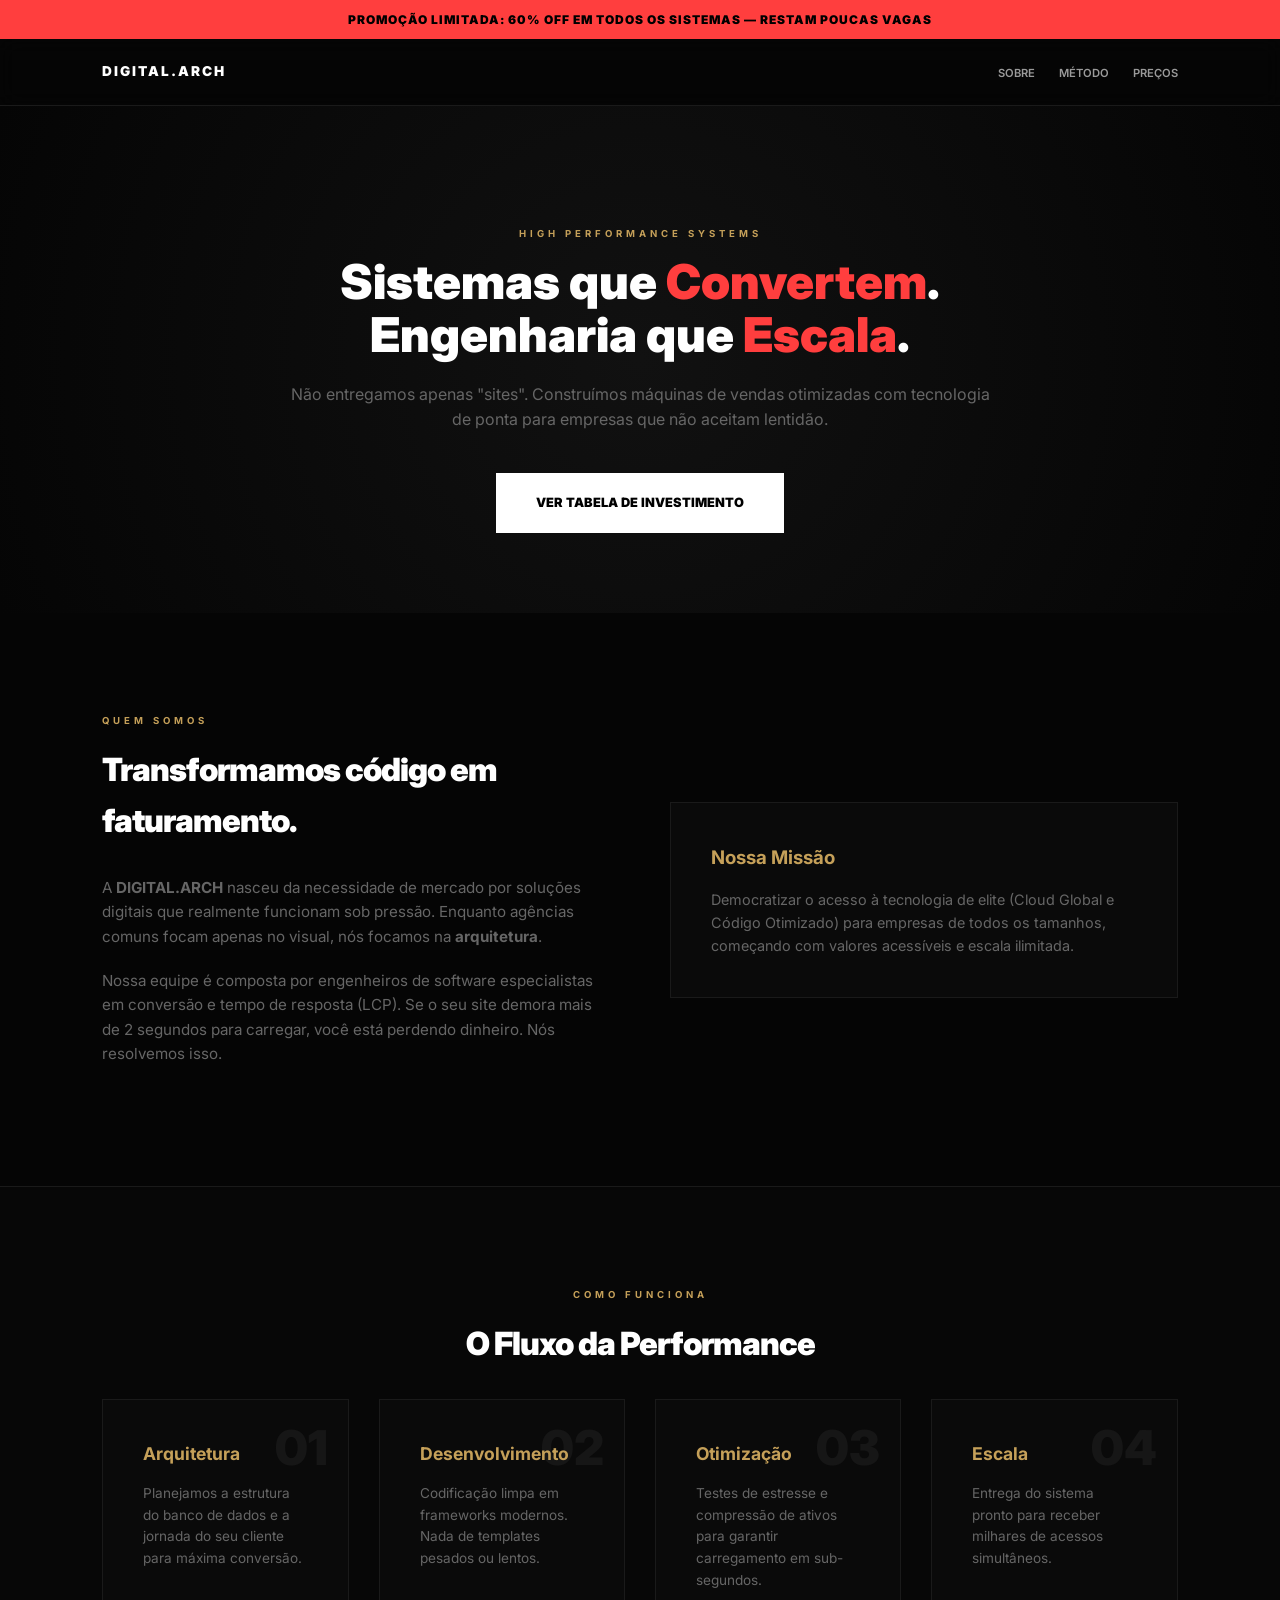
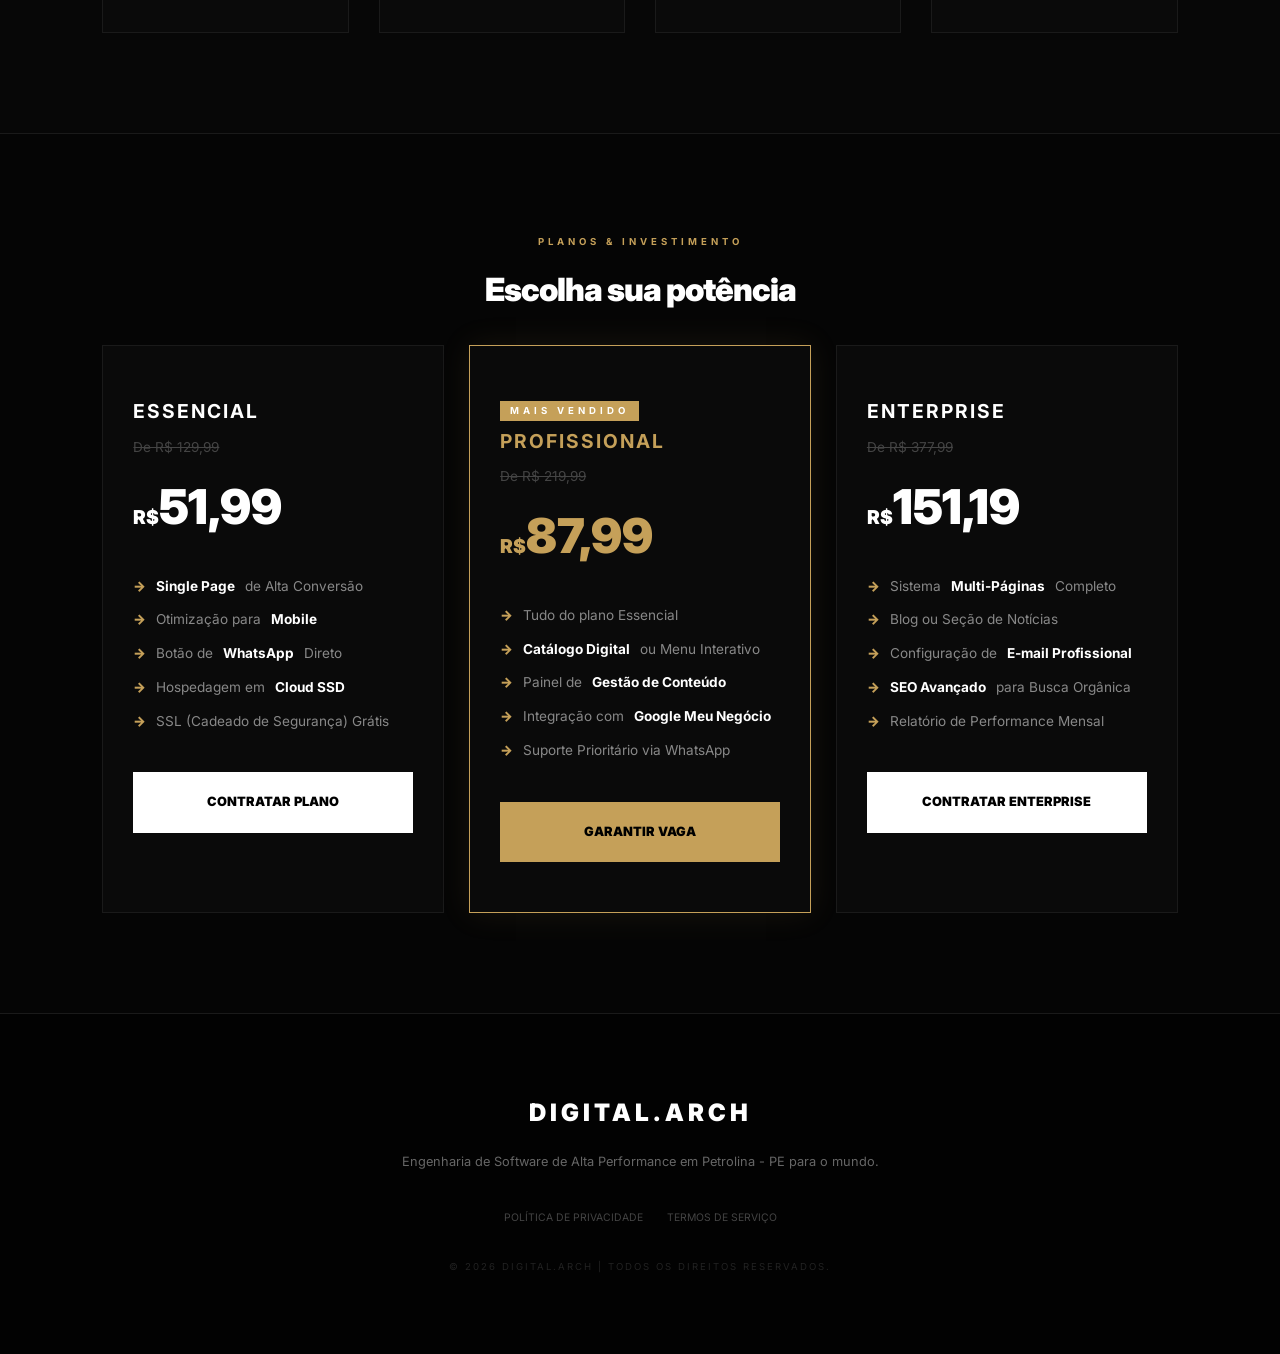
==== index.html @ 76c4aefb "feat: estrutura completa digital.arch v19. 1 commit" ====
<!DOCTYPE html>
<html lang="pt-br">
<head>
    <meta charset="UTF-8">
    <meta name="viewport" content="width=device-width, initial-scale=1.0">
    <title>DIGITAL.ARCH | Engenharia de Performance</title>
    <link href="https://fonts.googleapis.com/css2?family=Inter:wght@300;400;600;900&display=swap" rel="stylesheet">
    <style>
        :root {
            --promo: #ff3e3e;
            --accent: #c5a059;
            --bg: #050505;
            --surface: #0a0a0a;
            --border: #1a1a1a;
            --text-dim: #666;
        }

        * { margin: 0; padding: 0; box-sizing: border-box; font-family: 'Inter', sans-serif; scroll-behavior: smooth; }
        body { background: var(--bg); color: #fff; line-height: 1.6; -webkit-font-smoothing: antialiased; }

        /* HEADER & NAVIGATION */
        .header-promo { background: var(--promo); color: #000; text-align: center; padding: 10px; font-size: 0.75rem; font-weight: 900; letter-spacing: 1px; position: sticky; top: 0; z-index: 3000; }
        nav { padding: 20px 8%; display: flex; justify-content: space-between; align-items: center; border-bottom: 1px solid var(--border); background: rgba(5,5,5,0.8); backdrop-filter: blur(10px); position: sticky; top: 35px; z-index: 2000; }
        .logo { font-weight: 900; font-size: 0.85rem; letter-spacing: 2px; }
        .nav-links a { color: #fff; text-decoration: none; font-size: 0.7rem; font-weight: 600; margin-left: 20px; text-transform: uppercase; opacity: 0.6; transition: 0.3s; }
        .nav-links a:hover { opacity: 1; color: var(--accent); }

        /* SECTIONS COMMON */
        section { padding: 100px 8%; border-bottom: 1px solid var(--border); }
        .label { color: var(--accent); font-size: 0.6rem; font-weight: 700; letter-spacing: 4px; text-transform: uppercase; display: block; margin-bottom: 15px; }
        h2 { font-size: 2rem; font-weight: 900; margin-bottom: 30px; letter-spacing: -1px; }

        /* HERO */
        .hero { text-align: center; padding: 120px 8% 80px; background: radial-gradient(circle at center, #111 0%, #050505 100%); }
        .hero h1 { font-size: 3rem; font-weight: 900; line-height: 1.1; margin-bottom: 20px; }
        .hero h1 span { color: var(--promo); }
        .hero p { font-size: 1rem; color: var(--text-dim); max-width: 700px; margin: 0 auto 40px; }

        /* QUEM SOMOS */
        .about-grid { display: grid; grid-template-columns: 1fr 1fr; gap: 60px; align-items: center; }
        .about-text p { color: var(--text-dim); margin-bottom: 20px; font-size: 0.95rem; }

        /* COMO FUNCIONA (METODOLOGIA) */
        .steps-grid { display: grid; grid-template-columns: repeat(auto-fit, minmax(200px, 1fr)); gap: 30px; }
        .step-card { padding: 40px; background: var(--surface); border: 1px solid var(--border); position: relative; }
        .step-num { font-size: 3rem; font-weight: 900; color: #161616; position: absolute; top: 10px; right: 20px; z-index: 0; }
        .step-card h3 { position: relative; z-index: 1; font-size: 1.1rem; margin-bottom: 15px; color: var(--accent); }
        .step-card p { position: relative; z-index: 1; font-size: 0.85rem; color: var(--text-dim); }

        /* PREÇOS & ESPECIFICAÇÕES */
        .pricing-grid { display: grid; grid-template-columns: repeat(auto-fit, minmax(300px, 1fr)); gap: 25px; }
        .price-card { background: var(--surface); border: 1px solid var(--border); padding: 50px 30px; transition: 0.4s; position: relative; }
        .price-card:hover { border-color: var(--promo); transform: translateY(-10px); }
        .price-card.featured { border-color: var(--accent); box-shadow: 0 0 30px rgba(197, 160, 89, 0.1); }
        
        .price-card h3 { font-size: 1.2rem; margin-bottom: 10px; text-transform: uppercase; letter-spacing: 2px; }
        .old-price { font-size: 0.85rem; color: #444; text-decoration: line-through; display: block; }
        .new-price { font-size: 3rem; font-weight: 900; margin: 10px 0 30px; }
        .new-price small { font-size: 1.2rem; }

        .specs-list { list-style: none; text-align: left; margin-bottom: 40px; }
        .specs-list li { font-size: 0.85rem; color: #888; margin-bottom: 12px; display: flex; align-items: flex-start; gap: 10px; }
        .specs-list li::before { content: "→"; color: var(--accent); font-weight: 900; }
        .specs-list li b { color: #fff; }

        .btn-cta { display: block; width: 100%; padding: 20px; background: #fff; color: #000; text-decoration: none; font-weight: 900; font-size: 0.8rem; text-transform: uppercase; text-align: center; transition: 0.3s; }
        .btn-cta:hover { background: var(--promo); color: #fff; }
        .featured .btn-cta { background: var(--accent); }

        footer { padding: 80px 8%; text-align: center; background: #020202; }
        .footer-logo { font-size: 1.5rem; font-weight: 900; margin-bottom: 20px; display: block; letter-spacing: 4px; }

        @media (max-width: 900px) { .about-grid { grid-template-columns: 1fr; } .hero h1 { font-size: 2.2rem; } }
    </style>
</head>
<body>

    <div class="header-promo">PROMOÇÃO LIMITADA: 60% OFF EM TODOS OS SISTEMAS — RESTAM POUCAS VAGAS</div>

    <nav>
        <div class="logo">DIGITAL.ARCH</div>
        <div class="nav-links">
            <a href="#sobre">Sobre</a>
            <a href="#metodologia">Método</a>
            <a href="#precos">Preços</a>
        </div>
    </nav>

    <header class="hero">
        <span class="label">High Performance Systems</span>
        <h1>Sistemas que <span>Convertem</span>.<br>Engenharia que <span>Escala</span>.</h1>
        <p>Não entregamos apenas "sites". Construímos máquinas de vendas otimizadas com tecnologia de ponta para empresas que não aceitam lentidão.</p>
        <a href="#precos" class="btn-cta" style="display:inline-block; width:auto; padding: 20px 40px;">Ver Tabela de Investimento</a>
    </header>

    <section id="sobre">
        <div class="about-grid">
            <div class="about-text">
                <span class="label">Quem Somos</span>
                <h2>Transformamos código em faturamento.</h2>
                <p>A <b>DIGITAL.ARCH</b> nasceu da necessidade de mercado por soluções digitais que realmente funcionam sob pressão. Enquanto agências comuns focam apenas no visual, nós focamos na <b>arquitetura</b>.</p>
                <p>Nossa equipe é composta por engenheiros de software especialistas em conversão e tempo de resposta (LCP). Se o seu site demora mais de 2 segundos para carregar, você está perdendo dinheiro. Nós resolvemos isso.</p>
            </div>
            <div style="background: var(--surface); border: 1px solid var(--border); padding: 40px;">
                <h3 style="color: var(--accent); margin-bottom: 15px;">Nossa Missão</h3>
                <p style="font-size: 0.9rem; color: var(--text-dim);">Democratizar o acesso à tecnologia de elite (Cloud Global e Código Otimizado) para empresas de todos os tamanhos, começando com valores acessíveis e escala ilimitada.</p>
            </div>
        </div>
    </section>

    <section id="metodologia" style="background: #070707;">
        <span class="label" style="text-align:center;">Como Funciona</span>
        <h2 style="text-align:center;">O Fluxo da Performance</h2>
        <div class="steps-grid">
            <div class="step-card">
                <div class="step-num">01</div>
                <h3>Arquitetura</h3>
                <p>Planejamos a estrutura do banco de dados e a jornada do seu cliente para máxima conversão.</p>
            </div>
            <div class="step-card">
                <div class="step-num">02</div>
                <h3>Desenvolvimento</h3>
                <p>Codificação limpa em frameworks modernos. Nada de templates pesados ou lentos.</p>
            </div>
            <div class="step-card">
                <div class="step-num">03</div>
                <h3>Otimização</h3>
                <p>Testes de estresse e compressão de ativos para garantir carregamento em sub-segundos.</p>
            </div>
            <div class="step-card">
                <div class="step-num">04</div>
                <h3>Escala</h3>
                <p>Entrega do sistema pronto para receber milhares de acessos simultâneos.</p>
            </div>
        </div>
    </section>

    <section id="precos">
        <span class="label" style="text-align:center;">Planos & Investimento</span>
        <h2 style="text-align:center;">Escolha sua potência</h2>
        
        <div class="pricing-grid">
            <div class="price-card">
                <h3>Essencial</h3>
                <span class="old-price">De R$ 129,99</span>
                <div class="new-price"><small>R$</small>51,99</div>
                <ul class="specs-list">
                    <li><b>Single Page</b> de Alta Conversão</li>
                    <li>Otimização para <b>Mobile</b></li>
                    <li>Botão de <b>WhatsApp</b> Direto</li>
                    <li>Hospedagem em <b>Cloud SSD</b></li>
                    <li>SSL (Cadeado de Segurança) Grátis</li>
                </ul>
                <a href="https://wa.me/5587991297885?text=Olá! Quero o Plano ESSENCIAL por R$ 51,99." target="_blank" class="btn-cta">Contratar Plano</a>
            </div>

            <div class="price-card featured">
                <span class="label" style="margin-bottom: 5px; color: #fff; background: var(--accent); display: inline-block; padding: 2px 10px;">Mais Vendido</span>
                <h3 style="color: var(--accent);">Profissional</h3>
                <span class="old-price">De R$ 219,99</span>
                <div class="new-price" style="color: var(--accent);"><small>R$</small>87,99</div>
                <ul class="specs-list">
                    <li>Tudo do plano Essencial</li>
                    <li><b>Catálogo Digital</b> ou Menu Interativo</li>
                    <li>Painel de <b>Gestão de Conteúdo</b></li>
                    <li>Integração com <b>Google Meu Negócio</b></li>
                    <li>Suporte Prioritário via WhatsApp</li>
                </ul>
                <a href="https://wa.me/5587991297885?text=Olá! Quero o Plano PROFISSIONAL por R$ 87,99." target="_blank" class="btn-cta">Garantir Vaga</a>
            </div>

            <div class="price-card">
                <h3>Enterprise</h3>
                <span class="old-price">De R$ 377,99</span>
                <div class="new-price"><small>R$</small>151,19</div>
                <ul class="specs-list">
                    <li>Sistema <b>Multi-Páginas</b> Completo</li>
                    <li>Blog ou Seção de Notícias</li>
                    <li>Configuração de <b>E-mail Profissional</b></li>
                    <li><b>SEO Avançado</b> para Busca Orgânica</li>
                    <li>Relatório de Performance Mensal</li>
                </ul>
                <a href="https://wa.me/5587991297885?text=Olá! Quero o Plano ENTERPRISE por R$ 151,19." target="_blank" class="btn-cta">Contratar Enterprise</a>
            </div>
        </div>
    </section>

    <footer>
        <span class="footer-logo">DIGITAL.ARCH</span>
        <p style="color: var(--text-dim); font-size: 0.8rem; margin-bottom: 30px;">Engenharia de Software de Alta Performance em Petrolina - PE para o mundo.</p>
        <div style="margin-bottom: 30px;">
            <a href="#" style="color: #444; text-decoration: none; font-size: 0.65rem; margin: 0 10px;">POLÍTICA DE PRIVACIDADE</a>
            <a href="#" style="color: #444; text-decoration: none; font-size: 0.65rem; margin: 0 10px;">TERMOS DE SERVIÇO</a>
        </div>
        <p style="font-size: 0.6rem; color: #222; letter-spacing: 2px;">&copy; 2026 DIGITAL.ARCH | TODOS OS DIREITOS RESERVADOS.</p>
    </footer>

</body>
</html>
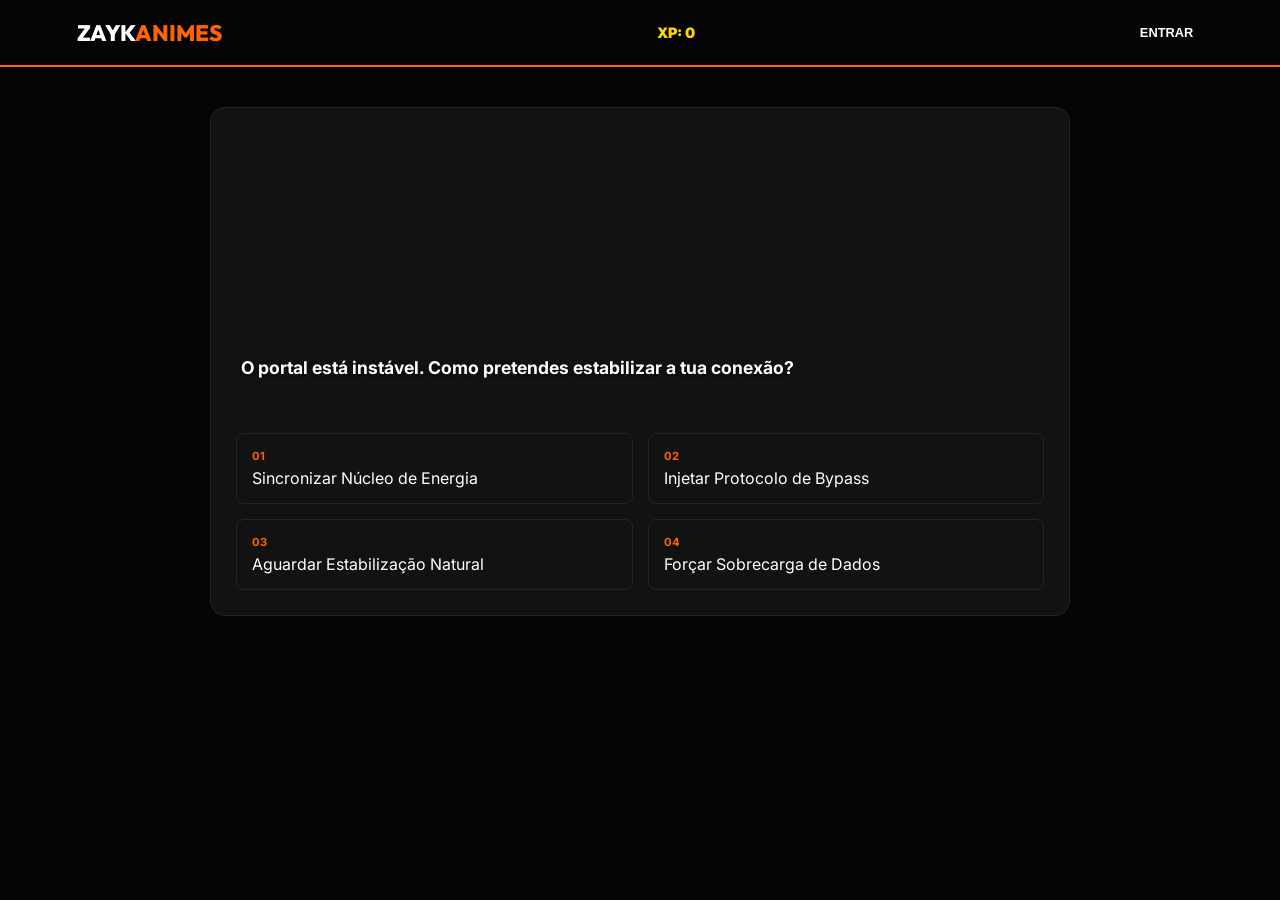
==== commit 0ad07f8b: "secondcommitzaykanimes" ====
--- a/index.html
+++ b/index.html
@@ -3,197 +3,230 @@
 <head>
     <meta charset="UTF-8">
     <meta name="viewport" content="width=device-width, initial-scale=1.0">
-    <title>DIGITAL.ARCH | Engenharia de Performance</title>
-    <link href="https://fonts.googleapis.com/css2?family=Inter:wght@300;400;600;900&display=swap" rel="stylesheet">
+    <title>ZaykAnimes | Portal Interativo</title>
+    <link href="https://fonts.googleapis.com/css2?family=Inter:wght@400;700;900&family=Outfit:wght@400;800&display=swap" rel="stylesheet">
     <style>
         :root {
-            --promo: #ff3e3e;
-            --accent: #c5a059;
-            --bg: #050505;
-            --surface: #0a0a0a;
-            --border: #1a1a1a;
-            --text-dim: #666;
-        }
-
-        * { margin: 0; padding: 0; box-sizing: border-box; font-family: 'Inter', sans-serif; scroll-behavior: smooth; }
-        body { background: var(--bg); color: #fff; line-height: 1.6; -webkit-font-smoothing: antialiased; }
-
-        /* HEADER & NAVIGATION */
-        .header-promo { background: var(--promo); color: #000; text-align: center; padding: 10px; font-size: 0.75rem; font-weight: 900; letter-spacing: 1px; position: sticky; top: 0; z-index: 3000; }
-        nav { padding: 20px 8%; display: flex; justify-content: space-between; align-items: center; border-bottom: 1px solid var(--border); background: rgba(5,5,5,0.8); backdrop-filter: blur(10px); position: sticky; top: 35px; z-index: 2000; }
-        .logo { font-weight: 900; font-size: 0.85rem; letter-spacing: 2px; }
-        .nav-links a { color: #fff; text-decoration: none; font-size: 0.7rem; font-weight: 600; margin-left: 20px; text-transform: uppercase; opacity: 0.6; transition: 0.3s; }
-        .nav-links a:hover { opacity: 1; color: var(--accent); }
-
-        /* SECTIONS COMMON */
-        section { padding: 100px 8%; border-bottom: 1px solid var(--border); }
-        .label { color: var(--accent); font-size: 0.6rem; font-weight: 700; letter-spacing: 4px; text-transform: uppercase; display: block; margin-bottom: 15px; }
-        h2 { font-size: 2rem; font-weight: 900; margin-bottom: 30px; letter-spacing: -1px; }
-
-        /* HERO */
-        .hero { text-align: center; padding: 120px 8% 80px; background: radial-gradient(circle at center, #111 0%, #050505 100%); }
-        .hero h1 { font-size: 3rem; font-weight: 900; line-height: 1.1; margin-bottom: 20px; }
-        .hero h1 span { color: var(--promo); }
-        .hero p { font-size: 1rem; color: var(--text-dim); max-width: 700px; margin: 0 auto 40px; }
-
-        /* QUEM SOMOS */
-        .about-grid { display: grid; grid-template-columns: 1fr 1fr; gap: 60px; align-items: center; }
-        .about-text p { color: var(--text-dim); margin-bottom: 20px; font-size: 0.95rem; }
-
-        /* COMO FUNCIONA (METODOLOGIA) */
-        .steps-grid { display: grid; grid-template-columns: repeat(auto-fit, minmax(200px, 1fr)); gap: 30px; }
-        .step-card { padding: 40px; background: var(--surface); border: 1px solid var(--border); position: relative; }
-        .step-num { font-size: 3rem; font-weight: 900; color: #161616; position: absolute; top: 10px; right: 20px; z-index: 0; }
-        .step-card h3 { position: relative; z-index: 1; font-size: 1.1rem; margin-bottom: 15px; color: var(--accent); }
-        .step-card p { position: relative; z-index: 1; font-size: 0.85rem; color: var(--text-dim); }
-
-        /* PREÇOS & ESPECIFICAÇÕES */
-        .pricing-grid { display: grid; grid-template-columns: repeat(auto-fit, minmax(300px, 1fr)); gap: 25px; }
-        .price-card { background: var(--surface); border: 1px solid var(--border); padding: 50px 30px; transition: 0.4s; position: relative; }
-        .price-card:hover { border-color: var(--promo); transform: translateY(-10px); }
-        .price-card.featured { border-color: var(--accent); box-shadow: 0 0 30px rgba(197, 160, 89, 0.1); }
+            --orange: #FF6400; 
+            --gold: #FFD700; 
+            --black: #050505;
+            --white: #FFFFFF;
+            --surface: #121212;
+            --border: #252525;
+        }
+
+        * { margin: 0; padding: 0; box-sizing: border-box; }
+        body { background: var(--black); color: var(--white); font-family: 'Inter', sans-serif; min-height: 100vh; overflow-x: hidden; }
+
+        nav {
+            background: rgba(5, 5, 5, 0.95);
+            border-bottom: 2px solid var(--orange);
+            padding: 15px 6%;
+            display: flex; justify-content: space-between; align-items: center;
+            position: sticky; top: 0; z-index: 1000;
+        }
+        .brand { font-family: 'Outfit', sans-serif; font-weight: 800; font-size: 1.4rem; text-transform: uppercase; }
+        .brand span { color: var(--orange); }
+
+        #xp-display { color: var(--gold); font-weight: 900; font-size: 0.9rem; }
+
+        .auth-buttons { display: flex; gap: 10px; align-items: center; }
+        .btn-generic { background: transparent; color: var(--white); border: none; font-weight: 700; cursor: pointer; padding: 10px; text-transform: uppercase; font-size: 0.8rem; }
+        .btn-primary { background: var(--orange); color: var(--white); border: none; font-weight: 800; border-radius: 4px; padding: 12px; cursor: pointer; font-size: 0.75rem; text-transform: uppercase; transition: 0.2s; }
+        .btn-primary:active { transform: scale(0.98); opacity: 0.9; }
+
+        .modal-overlay {
+            position: fixed; top: 0; left: 0; width: 100%; height: 100%;
+            background: rgba(0,0,0,0.95); display: none; justify-content: center; align-items: center; z-index: 2000;
+        }
+        .modal-card {
+            background: var(--surface); border: 1px solid var(--border); width: 90%; max-width: 380px; padding: 30px; border-radius: 12px;
+        }
+        .form-group { margin-bottom: 15px; text-align: left; }
+        .form-group label { display: block; font-size: 0.7rem; color: #888; margin-bottom: 5px; font-weight: 700; }
+        .modal-card input {
+            width: 100%; padding: 12px; background: #000; border: 1px solid var(--border); color: #fff; border-radius: 6px; outline: none; font-size: 1rem;
+        }
+        .modal-card input:focus { border-color: var(--orange); }
+
+        .toggle-text { font-size: 0.8rem; color: #888; text-align: center; margin-top: 15px; cursor: pointer; }
+        .toggle-text span { color: var(--orange); font-weight: 700; }
+
+        .btn-google {
+            width: 100%; padding: 12px; background: #fff; color: #000; border: none; border-radius: 6px; font-weight: 700; margin-top: 20px; cursor: pointer; display: flex; align-items: center; justify-content: center; gap: 10px;
+        }
+
+        .game-viewport { max-width: 900px; margin: 40px auto; padding: 0 20px; text-align: center; }
+        .story-card { background: var(--surface); border: 1px solid var(--border); border-radius: 15px; overflow: hidden; }
+        .visual-frame {
+            height: 300px; background: linear-gradient(to bottom, transparent, var(--surface)), url('https://images.unsplash.com/photo-1578632738981-4330c70d0639?q=80&w=1000&auto=format&fit=crop');
+            background-size: cover; background-position: center; display: flex; align-items: flex-end; padding: 30px;
+        }
+        .interaction-panel { padding: 25px; display: grid; grid-template-columns: 1fr 1fr; gap: 15px; }
+        .choice-card { border: 1px solid var(--border); padding: 15px; border-radius: 8px; cursor: pointer; transition: 0.3s; text-align: left; }
+        .choice-card:hover { border-color: var(--orange); background: rgba(255, 100, 0, 0.05); }
+        .choice-card b { color: var(--orange); font-size: 0.7rem; display: block; margin-bottom: 5px; }
         
-        .price-card h3 { font-size: 1.2rem; margin-bottom: 10px; text-transform: uppercase; letter-spacing: 2px; }
-        .old-price { font-size: 0.85rem; color: #444; text-decoration: line-through; display: block; }
-        .new-price { font-size: 3rem; font-weight: 900; margin: 10px 0 30px; }
-        .new-price small { font-size: 1.2rem; }
-
-        .specs-list { list-style: none; text-align: left; margin-bottom: 40px; }
-        .specs-list li { font-size: 0.85rem; color: #888; margin-bottom: 12px; display: flex; align-items: flex-start; gap: 10px; }
-        .specs-list li::before { content: "→"; color: var(--accent); font-weight: 900; }
-        .specs-list li b { color: #fff; }
-
-        .btn-cta { display: block; width: 100%; padding: 20px; background: #fff; color: #000; text-decoration: none; font-weight: 900; font-size: 0.8rem; text-transform: uppercase; text-align: center; transition: 0.3s; }
-        .btn-cta:hover { background: var(--promo); color: #fff; }
-        .featured .btn-cta { background: var(--accent); }
-
-        footer { padding: 80px 8%; text-align: center; background: #020202; }
-        .footer-logo { font-size: 1.5rem; font-weight: 900; margin-bottom: 20px; display: block; letter-spacing: 4px; }
-
-        @media (max-width: 900px) { .about-grid { grid-template-columns: 1fr; } .hero h1 { font-size: 2.2rem; } }
+        @media (max-width: 600px) {
+            .interaction-panel { grid-template-columns: 1fr; }
+            .visual-frame { height: 200px; }
+        }
     </style>
 </head>
 <body>
 
-    <div class="header-promo">PROMOÇÃO LIMITADA: 60% OFF EM TODOS OS SISTEMAS — RESTAM POUCAS VAGAS</div>
-
     <nav>
-        <div class="logo">DIGITAL.ARCH</div>
-        <div class="nav-links">
-            <a href="#sobre">Sobre</a>
-            <a href="#metodologia">Método</a>
-            <a href="#precos">Preços</a>
+        <div class="brand">ZAYK<span>ANIMES</span></div>
+        <div id="xp-display">XP: 0</div>
+        <div class="auth-buttons" id="auth-area">
+            <button class="btn-generic" onclick="window.openAuthModal()">ENTRAR</button>
         </div>
     </nav>
 
-    <header class="hero">
-        <span class="label">High Performance Systems</span>
-        <h1>Sistemas que <span>Convertem</span>.<br>Engenharia que <span>Escala</span>.</h1>
-        <p>Não entregamos apenas "sites". Construímos máquinas de vendas otimizadas com tecnologia de ponta para empresas que não aceitam lentidão.</p>
-        <a href="#precos" class="btn-cta" style="display:inline-block; width:auto; padding: 20px 40px;">Ver Tabela de Investimento</a>
-    </header>
-
-    <section id="sobre">
-        <div class="about-grid">
-            <div class="about-text">
-                <span class="label">Quem Somos</span>
-                <h2>Transformamos código em faturamento.</h2>
-                <p>A <b>DIGITAL.ARCH</b> nasceu da necessidade de mercado por soluções digitais que realmente funcionam sob pressão. Enquanto agências comuns focam apenas no visual, nós focamos na <b>arquitetura</b>.</p>
-                <p>Nossa equipe é composta por engenheiros de software especialistas em conversão e tempo de resposta (LCP). Se o seu site demora mais de 2 segundos para carregar, você está perdendo dinheiro. Nós resolvemos isso.</p>
-            </div>
-            <div style="background: var(--surface); border: 1px solid var(--border); padding: 40px;">
-                <h3 style="color: var(--accent); margin-bottom: 15px;">Nossa Missão</h3>
-                <p style="font-size: 0.9rem; color: var(--text-dim);">Democratizar o acesso à tecnologia de elite (Cloud Global e Código Otimizado) para empresas de todos os tamanhos, começando com valores acessíveis e escala ilimitada.</p>
-            </div>
+    <div class="modal-overlay" id="auth-modal">
+        <div class="modal-card">
+            <h2 id="modal-title" style="text-align:center; margin-bottom:20px; font-family:'Outfit';">LOGIN</h2>
+            
+            <div class="form-group">
+                <label>E-MAIL</label>
+                <input type="email" id="email" placeholder="seu@email.com">
+            </div>
+            
+            <div class="form-group">
+                <label>SENHA</label>
+                <input type="password" id="password" placeholder="••••••••">
+            </div>
+
+            <button class="btn-primary" id="main-auth-btn" style="width:100%">Acessar Multiverso</button>
+            
+            <div class="toggle-text" id="toggle-link">Não tem conta? <span>Cadastre-se</span></div>
+            
+            <button class="btn-google" id="google-btn">
+                <img src="https://www.gstatic.com/firebasejs/ui/2.0.0/images/action/google.svg" width="16"> Entrar com Google
+            </button>
+            
+            <p onclick="window.closeAuthModal()" style="text-align:center; margin-top:20px; font-size:0.7rem; color:#555; cursor:pointer; text-transform:uppercase; letter-spacing:1px;">CANCELAR</p>
         </div>
-    </section>
-
-    <section id="metodologia" style="background: #070707;">
-        <span class="label" style="text-align:center;">Como Funciona</span>
-        <h2 style="text-align:center;">O Fluxo da Performance</h2>
-        <div class="steps-grid">
-            <div class="step-card">
-                <div class="step-num">01</div>
-                <h3>Arquitetura</h3>
-                <p>Planejamos a estrutura do banco de dados e a jornada do seu cliente para máxima conversão.</p>
-            </div>
-            <div class="step-card">
-                <div class="step-num">02</div>
-                <h3>Desenvolvimento</h3>
-                <p>Codificação limpa em frameworks modernos. Nada de templates pesados ou lentos.</p>
-            </div>
-            <div class="step-card">
-                <div class="step-num">03</div>
-                <h3>Otimização</h3>
-                <p>Testes de estresse e compressão de ativos para garantir carregamento em sub-segundos.</p>
-            </div>
-            <div class="step-card">
-                <div class="step-num">04</div>
-                <h3>Escala</h3>
-                <p>Entrega do sistema pronto para receber milhares de acessos simultâneos.</p>
+    </div>
+
+    <main class="game-viewport">
+        <div class="story-card">
+            <div class="visual-frame">
+                <p style="font-size: 1.1rem; font-weight: 700; text-shadow: 0 2px 4px rgba(0,0,0,0.5);">O portal está instável. Como pretendes estabilizar a tua conexão?</p>
+            </div>
+            <div class="interaction-panel">
+                <div class="choice-card" onclick="window.gameAction(100)"><b>01</b><p>Sincronizar Núcleo de Energia</p></div>
+                <div class="choice-card" onclick="window.gameAction(150)"><b>02</b><p>Injetar Protocolo de Bypass</p></div>
+                <div class="choice-card" onclick="window.gameAction(80)"><b>03</b><p>Aguardar Estabilização Natural</p></div>
+                <div class="choice-card" onclick="window.gameAction(200)"><b>04</b><p>Forçar Sobrecarga de Dados</p></div>
             </div>
         </div>
-    </section>
-
-    <section id="precos">
-        <span class="label" style="text-align:center;">Planos & Investimento</span>
-        <h2 style="text-align:center;">Escolha sua potência</h2>
-        
-        <div class="pricing-grid">
-            <div class="price-card">
-                <h3>Essencial</h3>
-                <span class="old-price">De R$ 129,99</span>
-                <div class="new-price"><small>R$</small>51,99</div>
-                <ul class="specs-list">
-                    <li><b>Single Page</b> de Alta Conversão</li>
-                    <li>Otimização para <b>Mobile</b></li>
-                    <li>Botão de <b>WhatsApp</b> Direto</li>
-                    <li>Hospedagem em <b>Cloud SSD</b></li>
-                    <li>SSL (Cadeado de Segurança) Grátis</li>
-                </ul>
-                <a href="https://wa.me/5587991297885?text=Olá! Quero o Plano ESSENCIAL por R$ 51,99." target="_blank" class="btn-cta">Contratar Plano</a>
-            </div>
-
-            <div class="price-card featured">
-                <span class="label" style="margin-bottom: 5px; color: #fff; background: var(--accent); display: inline-block; padding: 2px 10px;">Mais Vendido</span>
-                <h3 style="color: var(--accent);">Profissional</h3>
-                <span class="old-price">De R$ 219,99</span>
-                <div class="new-price" style="color: var(--accent);"><small>R$</small>87,99</div>
-                <ul class="specs-list">
-                    <li>Tudo do plano Essencial</li>
-                    <li><b>Catálogo Digital</b> ou Menu Interativo</li>
-                    <li>Painel de <b>Gestão de Conteúdo</b></li>
-                    <li>Integração com <b>Google Meu Negócio</b></li>
-                    <li>Suporte Prioritário via WhatsApp</li>
-                </ul>
-                <a href="https://wa.me/5587991297885?text=Olá! Quero o Plano PROFISSIONAL por R$ 87,99." target="_blank" class="btn-cta">Garantir Vaga</a>
-            </div>
-
-            <div class="price-card">
-                <h3>Enterprise</h3>
-                <span class="old-price">De R$ 377,99</span>
-                <div class="new-price"><small>R$</small>151,19</div>
-                <ul class="specs-list">
-                    <li>Sistema <b>Multi-Páginas</b> Completo</li>
-                    <li>Blog ou Seção de Notícias</li>
-                    <li>Configuração de <b>E-mail Profissional</b></li>
-                    <li><b>SEO Avançado</b> para Busca Orgânica</li>
-                    <li>Relatório de Performance Mensal</li>
-                </ul>
-                <a href="https://wa.me/5587991297885?text=Olá! Quero o Plano ENTERPRISE por R$ 151,19." target="_blank" class="btn-cta">Contratar Enterprise</a>
-            </div>
-        </div>
-    </section>
-
-    <footer>
-        <span class="footer-logo">DIGITAL.ARCH</span>
-        <p style="color: var(--text-dim); font-size: 0.8rem; margin-bottom: 30px;">Engenharia de Software de Alta Performance em Petrolina - PE para o mundo.</p>
-        <div style="margin-bottom: 30px;">
-            <a href="#" style="color: #444; text-decoration: none; font-size: 0.65rem; margin: 0 10px;">POLÍTICA DE PRIVACIDADE</a>
-            <a href="#" style="color: #444; text-decoration: none; font-size: 0.65rem; margin: 0 10px;">TERMOS DE SERVIÇO</a>
-        </div>
-        <p style="font-size: 0.6rem; color: #222; letter-spacing: 2px;">&copy; 2026 DIGITAL.ARCH | TODOS OS DIREITOS RESERVADOS.</p>
-    </footer>
-
+    </main>
+
+    <script type="module">
+        import { initializeApp } from "https://www.gstatic.com/firebasejs/10.10.0/firebase-app.js";
+        import { getAuth, signInWithRedirect, GoogleAuthProvider, onAuthStateChanged, signOut, createUserWithEmailAndPassword, signInWithEmailAndPassword, getRedirectResult } from "https://www.gstatic.com/firebasejs/10.10.0/firebase-auth.js";
+        import { getDatabase, ref, set, get } from "https://www.gstatic.com/firebasejs/10.10.0/firebase-database.js";
+
+        const firebaseConfig = {
+            apiKey: "AIzaSyAb1qfJ1UMQJXuPRQTSlMyjUIpanUJCouY",
+            authDomain: "bypass-8968d.firebaseapp.com",
+            databaseURL: "https://bypass-8968d-default-rtdb.firebaseio.com",
+            projectId: "bypass-8968d",
+            storageBucket: "bypass-8968d.firebasestorage.app",
+            messagingSenderId: "568360120676",
+            appId: "1:568360120676:web:954a00c998c9956badca71"
+        };
+
+        const app = initializeApp(firebaseConfig);
+        const auth = getAuth(app);
+        const db = getDatabase(app);
+        const provider = new GoogleAuthProvider();
+
+        let isLogin = true;
+
+        // FUNÇÕES GLOBAIS
+        window.openAuthModal = () => document.getElementById('auth-modal').style.display = 'flex';
+        window.closeAuthModal = () => document.getElementById('auth-modal').style.display = 'none';
+
+        // ALTERNAR LOGIN/CADASTRO
+        document.getElementById('toggle-link').onclick = () => {
+            isLogin = !isLogin;
+            document.getElementById('modal-title').innerText = isLogin ? "LOGIN" : "CADASTRO";
+            document.getElementById('main-auth-btn').innerText = isLogin ? "Acessar Multiverso" : "Criar Conta";
+            document.getElementById('toggle-link').innerHTML = isLogin ? "Não tem conta? <span>Cadastre-se</span>" : "Já tem conta? <span>Faça Login</span>";
+        };
+
+        // SUBMIT EMAIL/SENHA
+        document.getElementById('main-auth-btn').onclick = async () => {
+            const email = document.getElementById('email').value;
+            const pass = document.getElementById('password').value;
+            if(!email || !pass) return alert("Preencha todos os campos");
+            
+            try {
+                if (isLogin) await signInWithEmailAndPassword(auth, email, pass);
+                else await createUserWithEmailAndPassword(auth, email, pass);
+                window.closeAuthModal();
+            } catch (e) { alert("Erro: " + e.message); }
+        };
+
+        // GOOGLE (USANDO REDIRECT PARA MOBILE)
+        document.getElementById('google-btn').onclick = async () => {
+            try {
+                await signInWithRedirect(auth, provider);
+            } catch (e) { alert("Erro ao redirecionar: " + e.message); }
+        };
+
+        // CAPTURAR RESULTADO DO REDIRECT (GOOGLE)
+        getRedirectResult(auth).catch((error) => {
+            if(error.code !== "auth/no-auth-event") console.error("Erro no retorno do Google:", error.message);
+        });
+
+        // MONITOR DE USUÁRIO
+        onAuthStateChanged(auth, async (user) => {
+            const authArea = document.getElementById('auth-area');
+            const xpDisplay = document.getElementById('xp-display');
+            
+            if (user) {
+                authArea.innerHTML = `<button class="btn-generic" id="logout-btn">SAIR</button>`;
+                document.getElementById('logout-btn').onclick = () => signOut(auth);
+                
+                // Carregar XP do Banco
+                const snap = await get(ref(db, 'users/' + user.uid));
+                if (snap.exists()) {
+                    xpDisplay.innerText = `XP: ${snap.val().xp || 0}`;
+                }
+            } else {
+                authArea.innerHTML = `<button class="btn-generic" onclick="window.openAuthModal()">ENTRAR</button>`;
+                xpDisplay.innerText = "XP: 0";
+            }
+        });
+
+        // AÇÃO DO JOGO
+        window.gameAction = async (pontos) => {
+            const user = auth.currentUser;
+            if (!user) {
+                window.openAuthModal();
+                return;
+            }
+
+            const userRef = ref(db, 'users/' + user.uid);
+            const snap = await get(userRef);
+            let total = (snap.exists() ? (snap.val().xp || 0) : 0) + pontos;
+
+            try {
+                await set(userRef, { 
+                    xp: total, 
+                    name: user.displayName || user.email.split('@')[0],
+                    updatedAt: new Date().toISOString()
+                });
+                document.getElementById('xp-display').innerText = `XP: ${total}`;
+                alert(`Sucesso! Ganhaste ${pontos} de XP.`);
+            } catch (e) {
+                console.error(e);
+                alert("Erro ao guardar progresso. Verifica as regras do teu banco de dados.");
+            }
+        };
+    </script>
 </body>
 </html>
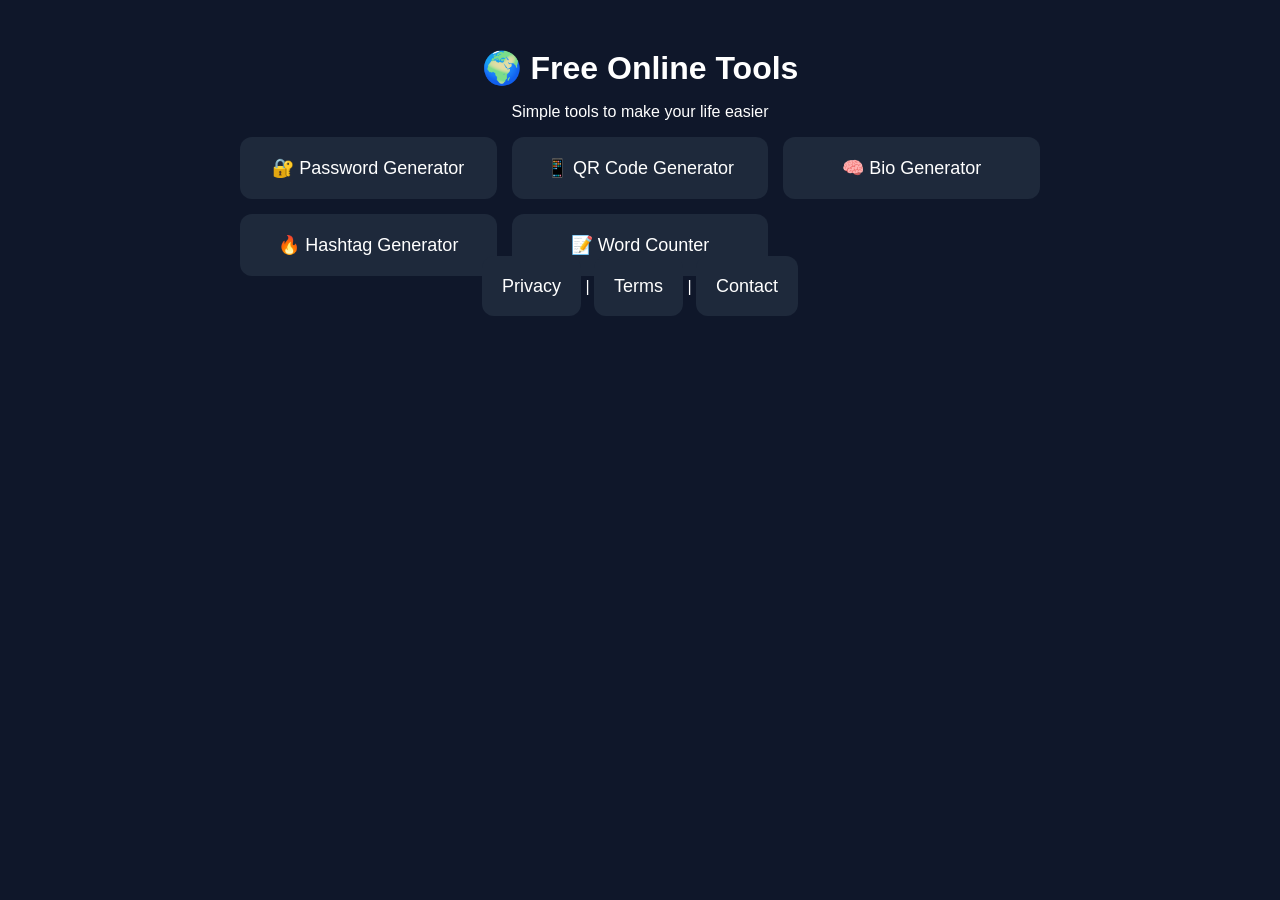
==== commit 1d24ce55: "ferramentascomit" ====
--- a/index.html
+++ b/index.html
@@ -1,232 +1,38 @@
 <!DOCTYPE html>
-<html lang="pt-br">
+<html lang="en">
 <head>
-    <meta charset="UTF-8">
-    <meta name="viewport" content="width=device-width, initial-scale=1.0">
-    <title>ZaykAnimes | Portal Interativo</title>
-    <link href="https://fonts.googleapis.com/css2?family=Inter:wght@400;700;900&family=Outfit:wght@400;800&display=swap" rel="stylesheet">
-    <style>
-        :root {
-            --orange: #FF6400; 
-            --gold: #FFD700; 
-            --black: #050505;
-            --white: #FFFFFF;
-            --surface: #121212;
-            --border: #252525;
-        }
+<meta charset="UTF-8">
+<title>Free Online Tools</title>
+<link rel="stylesheet" href="style.css">
+</head>
 
-        * { margin: 0; padding: 0; box-sizing: border-box; }
-        body { background: var(--black); color: var(--white); font-family: 'Inter', sans-serif; min-height: 100vh; overflow-x: hidden; }
-
-        nav {
-            background: rgba(5, 5, 5, 0.95);
-            border-bottom: 2px solid var(--orange);
-            padding: 15px 6%;
-            display: flex; justify-content: space-between; align-items: center;
-            position: sticky; top: 0; z-index: 1000;
-        }
-        .brand { font-family: 'Outfit', sans-serif; font-weight: 800; font-size: 1.4rem; text-transform: uppercase; }
-        .brand span { color: var(--orange); }
-
-        #xp-display { color: var(--gold); font-weight: 900; font-size: 0.9rem; }
-
-        .auth-buttons { display: flex; gap: 10px; align-items: center; }
-        .btn-generic { background: transparent; color: var(--white); border: none; font-weight: 700; cursor: pointer; padding: 10px; text-transform: uppercase; font-size: 0.8rem; }
-        .btn-primary { background: var(--orange); color: var(--white); border: none; font-weight: 800; border-radius: 4px; padding: 12px; cursor: pointer; font-size: 0.75rem; text-transform: uppercase; transition: 0.2s; }
-        .btn-primary:active { transform: scale(0.98); opacity: 0.9; }
-
-        .modal-overlay {
-            position: fixed; top: 0; left: 0; width: 100%; height: 100%;
-            background: rgba(0,0,0,0.95); display: none; justify-content: center; align-items: center; z-index: 2000;
-        }
-        .modal-card {
-            background: var(--surface); border: 1px solid var(--border); width: 90%; max-width: 380px; padding: 30px; border-radius: 12px;
-        }
-        .form-group { margin-bottom: 15px; text-align: left; }
-        .form-group label { display: block; font-size: 0.7rem; color: #888; margin-bottom: 5px; font-weight: 700; }
-        .modal-card input {
-            width: 100%; padding: 12px; background: #000; border: 1px solid var(--border); color: #fff; border-radius: 6px; outline: none; font-size: 1rem;
-        }
-        .modal-card input:focus { border-color: var(--orange); }
-
-        .toggle-text { font-size: 0.8rem; color: #888; text-align: center; margin-top: 15px; cursor: pointer; }
-        .toggle-text span { color: var(--orange); font-weight: 700; }
-
-        .btn-google {
-            width: 100%; padding: 12px; background: #fff; color: #000; border: none; border-radius: 6px; font-weight: 700; margin-top: 20px; cursor: pointer; display: flex; align-items: center; justify-content: center; gap: 10px;
-        }
-
-        .game-viewport { max-width: 900px; margin: 40px auto; padding: 0 20px; text-align: center; }
-        .story-card { background: var(--surface); border: 1px solid var(--border); border-radius: 15px; overflow: hidden; }
-        .visual-frame {
-            height: 300px; background: linear-gradient(to bottom, transparent, var(--surface)), url('https://images.unsplash.com/photo-1578632738981-4330c70d0639?q=80&w=1000&auto=format&fit=crop');
-            background-size: cover; background-position: center; display: flex; align-items: flex-end; padding: 30px;
-        }
-        .interaction-panel { padding: 25px; display: grid; grid-template-columns: 1fr 1fr; gap: 15px; }
-        .choice-card { border: 1px solid var(--border); padding: 15px; border-radius: 8px; cursor: pointer; transition: 0.3s; text-align: left; }
-        .choice-card:hover { border-color: var(--orange); background: rgba(255, 100, 0, 0.05); }
-        .choice-card b { color: var(--orange); font-size: 0.7rem; display: block; margin-bottom: 5px; }
-        
-        @media (max-width: 600px) {
-            .interaction-panel { grid-template-columns: 1fr; }
-            .visual-frame { height: 200px; }
-        }
-    </style>
-</head>
 <body>
 
-    <nav>
-        <div class="brand">ZAYK<span>ANIMES</span></div>
-        <div id="xp-display">XP: 0</div>
-        <div class="auth-buttons" id="auth-area">
-            <button class="btn-generic" onclick="window.openAuthModal()">ENTRAR</button>
-        </div>
-    </nav>
+<h1>🌍 Free Online Tools</h1>
+<p>Simple tools to make your life easier</p>
 
-    <div class="modal-overlay" id="auth-modal">
-        <div class="modal-card">
-            <h2 id="modal-title" style="text-align:center; margin-bottom:20px; font-family:'Outfit';">LOGIN</h2>
-            
-            <div class="form-group">
-                <label>E-MAIL</label>
-                <input type="email" id="email" placeholder="seu@email.com">
-            </div>
-            
-            <div class="form-group">
-                <label>SENHA</label>
-                <input type="password" id="password" placeholder="••••••••">
-            </div>
+<div class="grid">
+  <a href="tools/password.html">🔐 Password Generator</a>
+  <a href="tools/qr.html">📱 QR Code Generator</a>
+  <a href="tools/bio.html">🧠 Bio Generator</a>
+  <a href="tools/hashtag.html">🔥 Hashtag Generator</a>
+  <a href="tools/wordcounter.html">📝 Word Counter</a>
+</div>
 
-            <button class="btn-primary" id="main-auth-btn" style="width:100%">Acessar Multiverso</button>
-            
-            <div class="toggle-text" id="toggle-link">Não tem conta? <span>Cadastre-se</span></div>
-            
-            <button class="btn-google" id="google-btn">
-                <img src="https://www.gstatic.com/firebasejs/ui/2.0.0/images/action/google.svg" width="16"> Entrar com Google
-            </button>
-            
-            <p onclick="window.closeAuthModal()" style="text-align:center; margin-top:20px; font-size:0.7rem; color:#555; cursor:pointer; text-transform:uppercase; letter-spacing:1px;">CANCELAR</p>
-        </div>
-    </div>
-
-    <main class="game-viewport">
-        <div class="story-card">
-            <div class="visual-frame">
-                <p style="font-size: 1.1rem; font-weight: 700; text-shadow: 0 2px 4px rgba(0,0,0,0.5);">O portal está instável. Como pretendes estabilizar a tua conexão?</p>
-            </div>
-            <div class="interaction-panel">
-                <div class="choice-card" onclick="window.gameAction(100)"><b>01</b><p>Sincronizar Núcleo de Energia</p></div>
-                <div class="choice-card" onclick="window.gameAction(150)"><b>02</b><p>Injetar Protocolo de Bypass</p></div>
-                <div class="choice-card" onclick="window.gameAction(80)"><b>03</b><p>Aguardar Estabilização Natural</p></div>
-                <div class="choice-card" onclick="window.gameAction(200)"><b>04</b><p>Forçar Sobrecarga de Dados</p></div>
-            </div>
-        </div>
-    </main>
-
-    <script type="module">
-        import { initializeApp } from "https://www.gstatic.com/firebasejs/10.10.0/firebase-app.js";
-        import { getAuth, signInWithRedirect, GoogleAuthProvider, onAuthStateChanged, signOut, createUserWithEmailAndPassword, signInWithEmailAndPassword, getRedirectResult } from "https://www.gstatic.com/firebasejs/10.10.0/firebase-auth.js";
-        import { getDatabase, ref, set, get } from "https://www.gstatic.com/firebasejs/10.10.0/firebase-database.js";
-
-        const firebaseConfig = {
-            apiKey: "AIzaSyAb1qfJ1UMQJXuPRQTSlMyjUIpanUJCouY",
-            authDomain: "bypass-8968d.firebaseapp.com",
-            databaseURL: "https://bypass-8968d-default-rtdb.firebaseio.com",
-            projectId: "bypass-8968d",
-            storageBucket: "bypass-8968d.firebasestorage.app",
-            messagingSenderId: "568360120676",
-            appId: "1:568360120676:web:954a00c998c9956badca71"
-        };
-
-        const app = initializeApp(firebaseConfig);
-        const auth = getAuth(app);
-        const db = getDatabase(app);
-        const provider = new GoogleAuthProvider();
-
-        let isLogin = true;
-
-        // FUNÇÕES GLOBAIS
-        window.openAuthModal = () => document.getElementById('auth-modal').style.display = 'flex';
-        window.closeAuthModal = () => document.getElementById('auth-modal').style.display = 'none';
-
-        // ALTERNAR LOGIN/CADASTRO
-        document.getElementById('toggle-link').onclick = () => {
-            isLogin = !isLogin;
-            document.getElementById('modal-title').innerText = isLogin ? "LOGIN" : "CADASTRO";
-            document.getElementById('main-auth-btn').innerText = isLogin ? "Acessar Multiverso" : "Criar Conta";
-            document.getElementById('toggle-link').innerHTML = isLogin ? "Não tem conta? <span>Cadastre-se</span>" : "Já tem conta? <span>Faça Login</span>";
-        };
-
-        // SUBMIT EMAIL/SENHA
-        document.getElementById('main-auth-btn').onclick = async () => {
-            const email = document.getElementById('email').value;
-            const pass = document.getElementById('password').value;
-            if(!email || !pass) return alert("Preencha todos os campos");
-            
-            try {
-                if (isLogin) await signInWithEmailAndPassword(auth, email, pass);
-                else await createUserWithEmailAndPassword(auth, email, pass);
-                window.closeAuthModal();
-            } catch (e) { alert("Erro: " + e.message); }
-        };
-
-        // GOOGLE (USANDO REDIRECT PARA MOBILE)
-        document.getElementById('google-btn').onclick = async () => {
-            try {
-                await signInWithRedirect(auth, provider);
-            } catch (e) { alert("Erro ao redirecionar: " + e.message); }
-        };
-
-        // CAPTURAR RESULTADO DO REDIRECT (GOOGLE)
-        getRedirectResult(auth).catch((error) => {
-            if(error.code !== "auth/no-auth-event") console.error("Erro no retorno do Google:", error.message);
-        });
-
-        // MONITOR DE USUÁRIO
-        onAuthStateChanged(auth, async (user) => {
-            const authArea = document.getElementById('auth-area');
-            const xpDisplay = document.getElementById('xp-display');
-            
-            if (user) {
-                authArea.innerHTML = `<button class="btn-generic" id="logout-btn">SAIR</button>`;
-                document.getElementById('logout-btn').onclick = () => signOut(auth);
-                
-                // Carregar XP do Banco
-                const snap = await get(ref(db, 'users/' + user.uid));
-                if (snap.exists()) {
-                    xpDisplay.innerText = `XP: ${snap.val().xp || 0}`;
-                }
-            } else {
-                authArea.innerHTML = `<button class="btn-generic" onclick="window.openAuthModal()">ENTRAR</button>`;
-                xpDisplay.innerText = "XP: 0";
-            }
-        });
-
-        // AÇÃO DO JOGO
-        window.gameAction = async (pontos) => {
-            const user = auth.currentUser;
-            if (!user) {
-                window.openAuthModal();
-                return;
-            }
-
-            const userRef = ref(db, 'users/' + user.uid);
-            const snap = await get(userRef);
-            let total = (snap.exists() ? (snap.val().xp || 0) : 0) + pontos;
-
-            try {
-                await set(userRef, { 
-                    xp: total, 
-                    name: user.displayName || user.email.split('@')[0],
-                    updatedAt: new Date().toISOString()
-                });
-                document.getElementById('xp-display').innerText = `XP: ${total}`;
-                alert(`Sucesso! Ganhaste ${pontos} de XP.`);
-            } catch (e) {
-                console.error(e);
-                alert("Erro ao guardar progresso. Verifica as regras do teu banco de dados.");
-            }
-        };
-    </script>
 </body>
 </html>
+
+
+
+
+
+
+
+
+
+
+<footer>
+  <a href="privacy.html">Privacy</a> |
+  <a href="terms.html">Terms</a> |
+  <a href="contact.html">Contact</a>
+</footer>
--- a/style.css
+++ b/style.css
@@ -0,0 +1,33 @@
+body {
+  font-family: Arial;
+  background: #0f172a;
+  color: white;
+  text-align: center;
+  padding: 20px;
+}
+
+h1 {
+  margin-bottom: 10px;
+}
+
+.grid {
+  display: grid;
+  grid-template-columns: repeat(auto-fit, minmax(200px, 1fr));
+  gap: 15px;
+  max-width: 800px;
+  margin: auto;
+}
+
+a {
+  background: #1e293b;
+  padding: 20px;
+  border-radius: 12px;
+  text-decoration: none;
+  color: white;
+  font-size: 18px;
+  transition: 0.2s;
+}
+
+a:hover {
+  background: #334155;
+}
